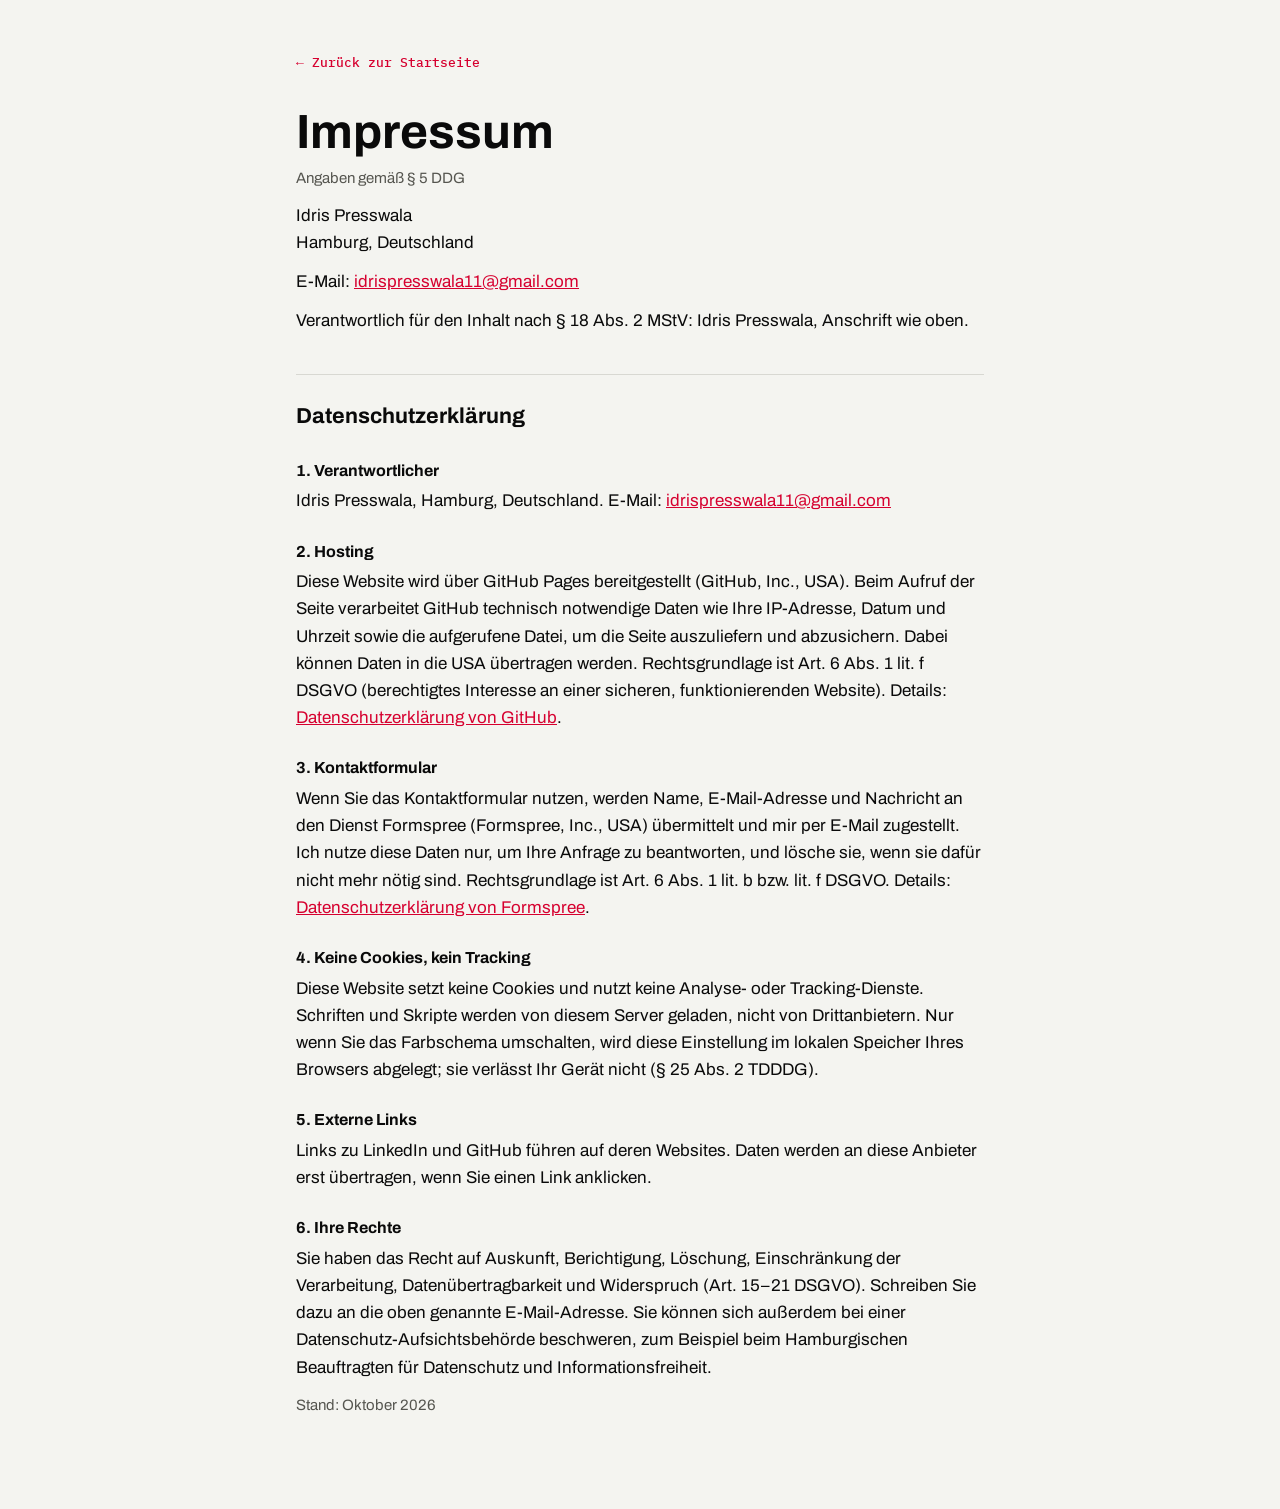
==== legal.html @ 9061559e "Add infrastructure details, legal page and fix sent panel Co-Authored-By: Claude Opus 5.5 <noreply@a" ====
<!doctype html>
<html lang="de">
<head>
<meta charset="utf-8">
<meta name="viewport" content="width=device-width, initial-scale=1, viewport-fit=cover">
<title>Impressum &amp; Datenschutz · Idris Presswala</title>
<meta name="robots" content="noindex">
<link rel="stylesheet" href="fonts/fonts.css">
<script>try{const t=localStorage.getItem('theme');if(t)document.documentElement.dataset.theme=t}catch(e){}</script>
<style>
:root{--bg:#0a0a0a;--fg:#f4f4f0;--dim:#b4b4b0;--accent:#ff3358;--line:#242424}
@media (prefers-color-scheme:light){:root:not([data-theme="dark"]){--bg:#f4f4f0;--fg:#0a0a0a;--dim:#55554f;--accent:#d6002f;--line:#d8d8d2}}
:root[data-theme="light"]{--bg:#f4f4f0;--fg:#0a0a0a;--dim:#55554f;--accent:#d6002f;--line:#d8d8d2}
*{box-sizing:border-box}
body{margin:0;background:var(--bg);color:var(--fg);font:400 17px/1.6 Archivo,system-ui,sans-serif}
main{max-width:720px;margin:0 auto;padding:48px 16px 80px}
a{color:var(--accent)}
.back{font:500 13px "IBM Plex Mono",monospace;text-decoration:none}
h1{font-size:clamp(2rem,6vw,3rem);line-height:1.05;margin:32px 0 8px}
h2{font-size:1.35rem;margin:40px 0 8px;padding-top:24px;border-top:1px solid var(--line)}
h3{font-size:1rem;margin:24px 0 4px}
p,li{margin:0 0 12px}
.dim{color:var(--dim);font-size:15px}
.todo{color:var(--accent)}
</style>
</head>
<body>
<main>
<a class="back" href="./">&larr; Zurück zur Startseite</a>

<h1 id="impressum">Impressum</h1>
<p class="dim">Angaben gemäß § 5 DDG</p>
<p>Idris Presswala<br>
<!-- Street address still missing: § 5 DDG requires a full postal address. -->
Hamburg, Deutschland</p>
<p>E-Mail: <a href="mailto:idrispresswala11@gmail.com">idrispresswala11@gmail.com</a></p>
<p>Verantwortlich für den Inhalt nach § 18 Abs. 2 MStV: Idris Presswala, Anschrift wie oben.</p>

<h2 id="datenschutz">Datenschutzerklärung</h2>

<h3>1. Verantwortlicher</h3>
<p>Idris Presswala, Hamburg, Deutschland. E-Mail: <a href="mailto:idrispresswala11@gmail.com">idrispresswala11@gmail.com</a></p>

<h3>2. Hosting</h3>
<p>Diese Website wird über GitHub Pages bereitgestellt (GitHub, Inc., USA). Beim Aufruf der Seite verarbeitet GitHub technisch notwendige Daten wie Ihre IP-Adresse, Datum und Uhrzeit sowie die aufgerufene Datei, um die Seite auszuliefern und abzusichern. Dabei können Daten in die USA übertragen werden. Rechtsgrundlage ist Art. 6 Abs. 1 lit. f DSGVO (berechtigtes Interesse an einer sicheren, funktionierenden Website). Details: <a href="https://docs.github.com/en/site-policy/privacy-policies/github-general-privacy-statement" rel="noopener">Datenschutzerklärung von GitHub</a>.</p>

<h3>3. Kontaktformular</h3>
<p>Wenn Sie das Kontaktformular nutzen, werden Name, E-Mail-Adresse und Nachricht an den Dienst Formspree (Formspree, Inc., USA) übermittelt und mir per E-Mail zugestellt. Ich nutze diese Daten nur, um Ihre Anfrage zu beantworten, und lösche sie, wenn sie dafür nicht mehr nötig sind. Rechtsgrundlage ist Art. 6 Abs. 1 lit. b bzw. lit. f DSGVO. Details: <a href="https://formspree.io/legal/privacy-policy/" rel="noopener">Datenschutzerklärung von Formspree</a>.</p>

<h3>4. Keine Cookies, kein Tracking</h3>
<p>Diese Website setzt keine Cookies und nutzt keine Analyse- oder Tracking-Dienste. Schriften und Skripte werden von diesem Server geladen, nicht von Drittanbietern. Nur wenn Sie das Farbschema umschalten, wird diese Einstellung im lokalen Speicher Ihres Browsers abgelegt; sie verlässt Ihr Gerät nicht (§ 25 Abs. 2 TDDDG).</p>

<h3>5. Externe Links</h3>
<p>Links zu LinkedIn und GitHub führen auf deren Websites. Daten werden an diese Anbieter erst übertragen, wenn Sie einen Link anklicken.</p>

<h3>6. Ihre Rechte</h3>
<p>Sie haben das Recht auf Auskunft, Berichtigung, Löschung, Einschränkung der Verarbeitung, Datenübertragbarkeit und Widerspruch (Art. 15–21 DSGVO). Schreiben Sie dazu an die oben genannte E-Mail-Adresse. Sie können sich außerdem bei einer Datenschutz-Aufsichtsbehörde beschweren, zum Beispiel beim Hamburgischen Beauftragten für Datenschutz und Informationsfreiheit.</p>

<p class="dim">Stand: Oktober 2026</p>
</main>
</body>
</html>
---- fonts/fonts.css ----
/* latin-ext */
@font-face {
  font-family: 'Archivo';
  font-style: italic;
  font-weight: 400;
  font-stretch: 100%;
  font-display: swap;
  src: url(Archivo-italic-400-latin-ext.woff2) format('woff2');
  unicode-range: U+0100-02BA, U+02BD-02C5, U+02C7-02CC, U+02CE-02D7, U+02DD-02FF, U+0304, U+0308, U+0329, U+1D00-1DBF, U+1E00-1E9F, U+1EF2-1EFF, U+2020, U+20A0-20AB, U+20AD-20C4, U+2113, U+2C60-2C7F, U+A720-A7FF;
}
/* latin */
@font-face {
  font-family: 'Archivo';
  font-style: italic;
  font-weight: 400;
  font-stretch: 100%;
  font-display: swap;
  src: url(Archivo-italic-400-latin.woff2) format('woff2');
  unicode-range: U+0000-00FF, U+0131, U+0152-0153, U+02BB-02BC, U+02C6, U+02DA, U+02DC, U+0304, U+0308, U+0329, U+2000-206F, U+20AC, U+2122, U+2191, U+2193, U+2212, U+2215, U+FEFF, U+FFFD;
}
/* latin-ext */
@font-face {
  font-family: 'Archivo';
  font-style: normal;
  font-weight: 400;
  font-stretch: 100%;
  font-display: swap;
  src: url(Archivo-normal-400-latin-ext.woff2) format('woff2');
  unicode-range: U+0100-02BA, U+02BD-02C5, U+02C7-02CC, U+02CE-02D7, U+02DD-02FF, U+0304, U+0308, U+0329, U+1D00-1DBF, U+1E00-1E9F, U+1EF2-1EFF, U+2020, U+20A0-20AB, U+20AD-20C4, U+2113, U+2C60-2C7F, U+A720-A7FF;
}
/* latin */
@font-face {
  font-family: 'Archivo';
  font-style: normal;
  font-weight: 400;
  font-stretch: 100%;
  font-display: swap;
  src: url(Archivo-normal-400-latin.woff2) format('woff2');
  unicode-range: U+0000-00FF, U+0131, U+0152-0153, U+02BB-02BC, U+02C6, U+02DA, U+02DC, U+0304, U+0308, U+0329, U+2000-206F, U+20AC, U+2122, U+2191, U+2193, U+2212, U+2215, U+FEFF, U+FFFD;
}
/* latin-ext */
@font-face {
  font-family: 'Archivo';
  font-style: normal;
  font-weight: 500;
  font-stretch: 100%;
  font-display: swap;
  src: url(Archivo-normal-400-latin-ext.woff2) format('woff2');
  unicode-range: U+0100-02BA, U+02BD-02C5, U+02C7-02CC, U+02CE-02D7, U+02DD-02FF, U+0304, U+0308, U+0329, U+1D00-1DBF, U+1E00-1E9F, U+1EF2-1EFF, U+2020, U+20A0-20AB, U+20AD-20C4, U+2113, U+2C60-2C7F, U+A720-A7FF;
}
/* latin */
@font-face {
  font-family: 'Archivo';
  font-style: normal;
  font-weight: 500;
  font-stretch: 100%;
  font-display: swap;
  src: url(Archivo-normal-400-latin.woff2) format('woff2');
  unicode-range: U+0000-00FF, U+0131, U+0152-0153, U+02BB-02BC, U+02C6, U+02DA, U+02DC, U+0304, U+0308, U+0329, U+2000-206F, U+20AC, U+2122, U+2191, U+2193, U+2212, U+2215, U+FEFF, U+FFFD;
}
/* latin-ext */
@font-face {
  font-family: 'Archivo';
  font-style: normal;
  font-weight: 600;
  font-stretch: 100%;
  font-display: swap;
  src: url(Archivo-normal-400-latin-ext.woff2) format('woff2');
  unicode-range: U+0100-02BA, U+02BD-02C5, U+02C7-02CC, U+02CE-02D7, U+02DD-02FF, U+0304, U+0308, U+0329, U+1D00-1DBF, U+1E00-1E9F, U+1EF2-1EFF, U+2020, U+20A0-20AB, U+20AD-20C4, U+2113, U+2C60-2C7F, U+A720-A7FF;
}
/* latin */
@font-face {
  font-family: 'Archivo';
  font-style: normal;
  font-weight: 600;
  font-stretch: 100%;
  font-display: swap;
  src: url(Archivo-normal-400-latin.woff2) format('woff2');
  unicode-range: U+0000-00FF, U+0131, U+0152-0153, U+02BB-02BC, U+02C6, U+02DA, U+02DC, U+0304, U+0308, U+0329, U+2000-206F, U+20AC, U+2122, U+2191, U+2193, U+2212, U+2215, U+FEFF, U+FFFD;
}
/* latin-ext */
@font-face {
  font-family: 'Archivo';
  font-style: normal;
  font-weight: 700;
  font-stretch: 100%;
  font-display: swap;
  src: url(Archivo-normal-400-latin-ext.woff2) format('woff2');
  unicode-range: U+0100-02BA, U+02BD-02C5, U+02C7-02CC, U+02CE-02D7, U+02DD-02FF, U+0304, U+0308, U+0329, U+1D00-1DBF, U+1E00-1E9F, U+1EF2-1EFF, U+2020, U+20A0-20AB, U+20AD-20C4, U+2113, U+2C60-2C7F, U+A720-A7FF;
}
/* latin */
@font-face {
  font-family: 'Archivo';
  font-style: normal;
  font-weight: 700;
  font-stretch: 100%;
  font-display: swap;
  src: url(Archivo-normal-400-latin.woff2) format('woff2');
  unicode-range: U+0000-00FF, U+0131, U+0152-0153, U+02BB-02BC, U+02C6, U+02DA, U+02DC, U+0304, U+0308, U+0329, U+2000-206F, U+20AC, U+2122, U+2191, U+2193, U+2212, U+2215, U+FEFF, U+FFFD;
}
/* latin-ext */
@font-face {
  font-family: 'IBM Plex Mono';
  font-style: normal;
  font-weight: 400;
  font-display: swap;
  src: url(IBMPlexMono-normal-400-latin-ext.woff2) format('woff2');
  unicode-range: U+0100-02BA, U+02BD-02C5, U+02C7-02CC, U+02CE-02D7, U+02DD-02FF, U+0304, U+0308, U+0329, U+1D00-1DBF, U+1E00-1E9F, U+1EF2-1EFF, U+2020, U+20A0-20AB, U+20AD-20C4, U+2113, U+2C60-2C7F, U+A720-A7FF;
}
/* latin */
@font-face {
  font-family: 'IBM Plex Mono';
  font-style: normal;
  font-weight: 400;
  font-display: swap;
  src: url(IBMPlexMono-normal-400-latin.woff2) format('woff2');
  unicode-range: U+0000-00FF, U+0131, U+0152-0153, U+02BB-02BC, U+02C6, U+02DA, U+02DC, U+0304, U+0308, U+0329, U+2000-206F, U+20AC, U+2122, U+2191, U+2193, U+2212, U+2215, U+FEFF, U+FFFD;
}
/* latin-ext */
@font-face {
  font-family: 'IBM Plex Mono';
  font-style: normal;
  font-weight: 500;
  font-display: swap;
  src: url(IBMPlexMono-normal-500-latin-ext.woff2) format('woff2');
  unicode-range: U+0100-02BA, U+02BD-02C5, U+02C7-02CC, U+02CE-02D7, U+02DD-02FF, U+0304, U+0308, U+0329, U+1D00-1DBF, U+1E00-1E9F, U+1EF2-1EFF, U+2020, U+20A0-20AB, U+20AD-20C4, U+2113, U+2C60-2C7F, U+A720-A7FF;
}
/* latin */
@font-face {
  font-family: 'IBM Plex Mono';
  font-style: normal;
  font-weight: 500;
  font-display: swap;
  src: url(IBMPlexMono-normal-500-latin.woff2) format('woff2');
  unicode-range: U+0000-00FF, U+0131, U+0152-0153, U+02BB-02BC, U+02C6, U+02DA, U+02DC, U+0304, U+0308, U+0329, U+2000-206F, U+20AC, U+2122, U+2191, U+2193, U+2212, U+2215, U+FEFF, U+FFFD;
}
/* latin-ext */
@font-face {
  font-family: 'IBM Plex Mono';
  font-style: normal;
  font-weight: 600;
  font-display: swap;
  src: url(IBMPlexMono-normal-600-latin-ext.woff2) format('woff2');
  unicode-range: U+0100-02BA, U+02BD-02C5, U+02C7-02CC, U+02CE-02D7, U+02DD-02FF, U+0304, U+0308, U+0329, U+1D00-1DBF, U+1E00-1E9F, U+1EF2-1EFF, U+2020, U+20A0-20AB, U+20AD-20C4, U+2113, U+2C60-2C7F, U+A720-A7FF;
}
/* latin */
@font-face {
  font-family: 'IBM Plex Mono';
  font-style: normal;
  font-weight: 600;
  font-display: swap;
  src: url(IBMPlexMono-normal-600-latin.woff2) format('woff2');
  unicode-range: U+0000-00FF, U+0131, U+0152-0153, U+02BB-02BC, U+02C6, U+02DA, U+02DC, U+0304, U+0308, U+0329, U+2000-206F, U+20AC, U+2122, U+2191, U+2193, U+2212, U+2215, U+FEFF, U+FFFD;
}
/* latin-ext */
@font-face {
  font-family: 'Silkscreen';
  font-style: normal;
  font-weight: 400;
  font-display: swap;
  src: url(Silkscreen-normal-400-latin-ext.woff2) format('woff2');
  unicode-range: U+0100-02BA, U+02BD-02C5, U+02C7-02CC, U+02CE-02D7, U+02DD-02FF, U+0304, U+0308, U+0329, U+1D00-1DBF, U+1E00-1E9F, U+1EF2-1EFF, U+2020, U+20A0-20AB, U+20AD-20C4, U+2113, U+2C60-2C7F, U+A720-A7FF;
}
/* latin */
@font-face {
  font-family: 'Silkscreen';
  font-style: normal;
  font-weight: 400;
  font-display: swap;
  src: url(Silkscreen-normal-400-latin.woff2) format('woff2');
  unicode-range: U+0000-00FF, U+0131, U+0152-0153, U+02BB-02BC, U+02C6, U+02DA, U+02DC, U+0304, U+0308, U+0329, U+2000-206F, U+20AC, U+2122, U+2191, U+2193, U+2212, U+2215, U+FEFF, U+FFFD;
}
/* latin-ext */
@font-face {
  font-family: 'Silkscreen';
  font-style: normal;
  font-weight: 700;
  font-display: swap;
  src: url(Silkscreen-normal-700-latin-ext.woff2) format('woff2');
  unicode-range: U+0100-02BA, U+02BD-02C5, U+02C7-02CC, U+02CE-02D7, U+02DD-02FF, U+0304, U+0308, U+0329, U+1D00-1DBF, U+1E00-1E9F, U+1EF2-1EFF, U+2020, U+20A0-20AB, U+20AD-20C4, U+2113, U+2C60-2C7F, U+A720-A7FF;
}
/* latin */
@font-face {
  font-family: 'Silkscreen';
  font-style: normal;
  font-weight: 700;
  font-display: swap;
  src: url(Silkscreen-normal-700-latin.woff2) format('woff2');
  unicode-range: U+0000-00FF, U+0131, U+0152-0153, U+02BB-02BC, U+02C6, U+02DA, U+02DC, U+0304, U+0308, U+0329, U+2000-206F, U+20AC, U+2122, U+2191, U+2193, U+2212, U+2215, U+FEFF, U+FFFD;
}
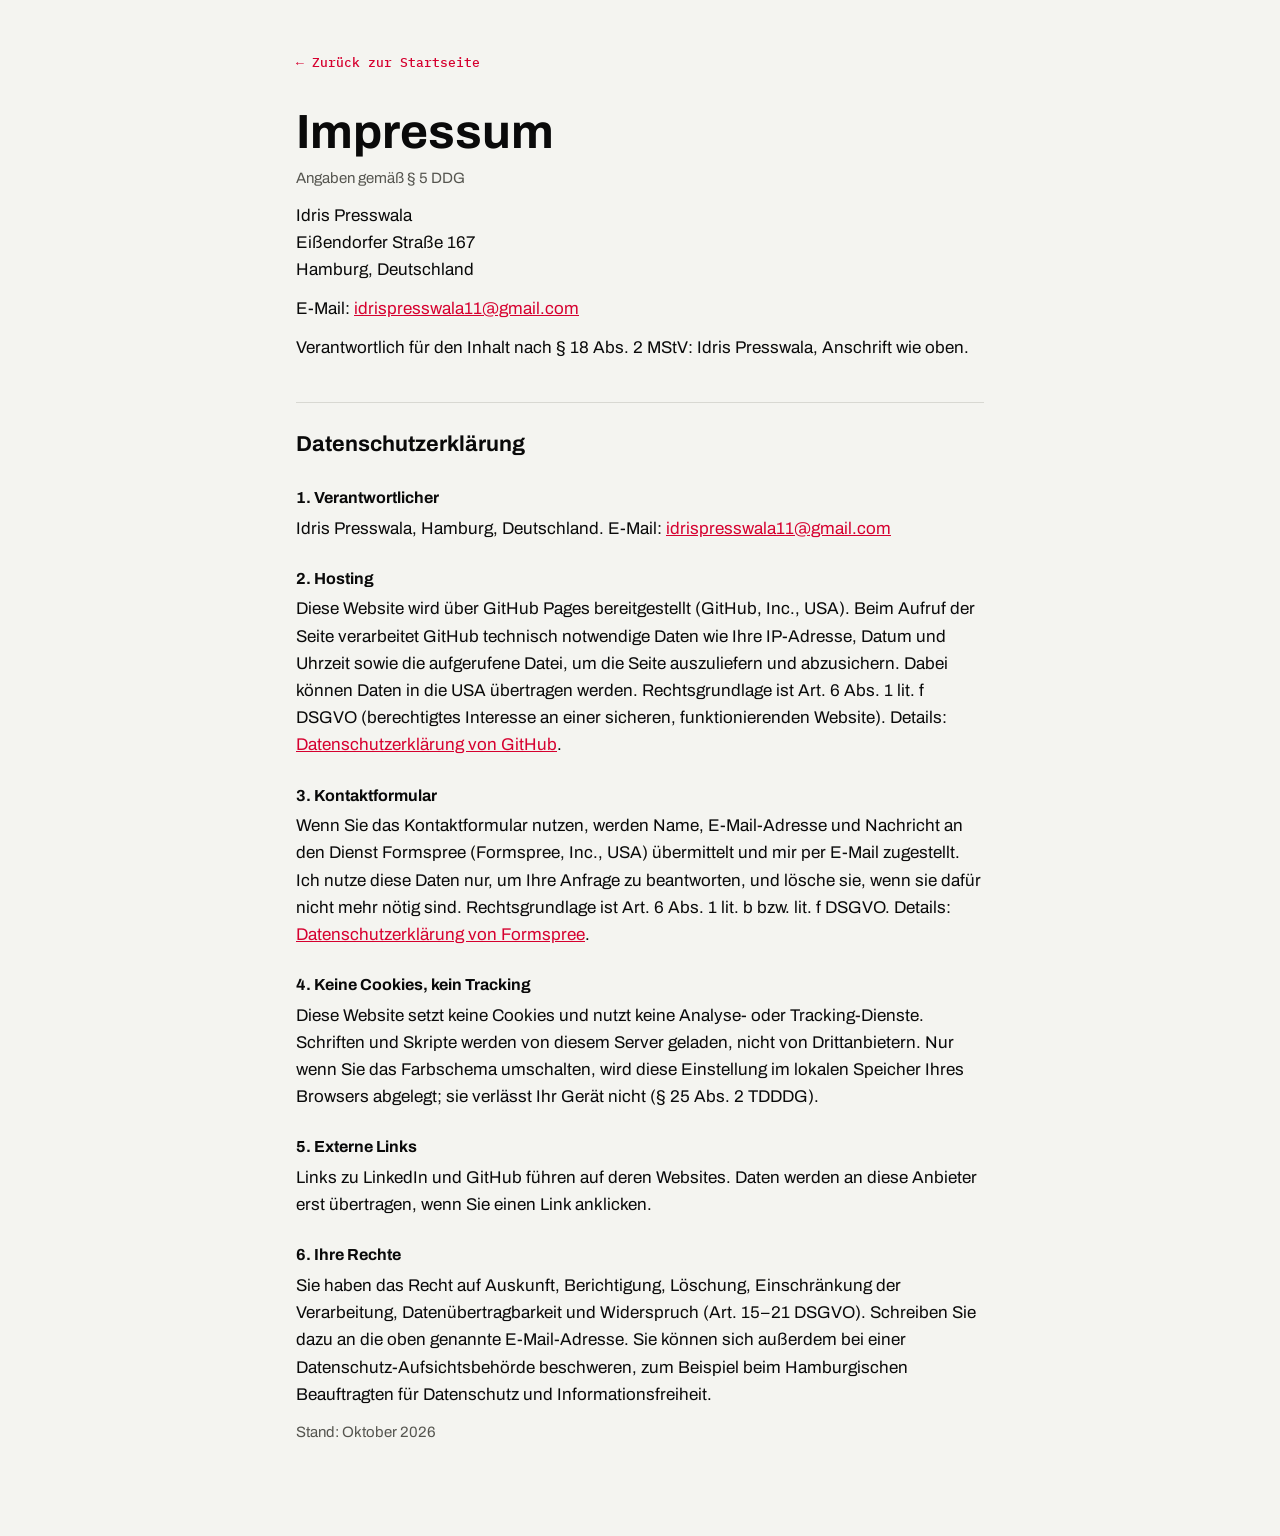
==== commit 237aeff7: "Add CV details: trainee role, university projects, courses; Impressum address Co-Authored-By: Claude" ====
--- a/legal.html
+++ b/legal.html
@@ -5,6 +5,7 @@
 <meta name="viewport" content="width=device-width, initial-scale=1, viewport-fit=cover">
 <title>Impressum &amp; Datenschutz · Idris Presswala</title>
 <meta name="robots" content="noindex">
+<link rel="icon" href="data:image/svg+xml,%3Csvg xmlns='http://www.w3.org/2000/svg' viewBox='0 0 8 8' shape-rendering='crispEdges'%3E%3Crect width='8' height='8' fill='%230a0a0a'/%3E%3Cpath fill='%23f4f4f0' d='M2 1h2v6H2z'/%3E%3Cpath fill='%23ff3358' d='M5 5h2v2H5z'/%3E%3C/svg%3E">
 <link rel="stylesheet" href="fonts/fonts.css">
 <script>try{const t=localStorage.getItem('theme');if(t)document.documentElement.dataset.theme=t}catch(e){}</script>
 <style>
@@ -31,7 +32,8 @@
 <h1 id="impressum">Impressum</h1>
 <p class="dim">Angaben gemäß § 5 DDG</p>
 <p>Idris Presswala<br>
-<!-- Street address still missing: § 5 DDG requires a full postal address. -->
+Eißendorfer Straße 167<br>
+<!-- Postal code still missing: add it before "Hamburg". -->
 Hamburg, Deutschland</p>
 <p>E-Mail: <a href="mailto:idrispresswala11@gmail.com">idrispresswala11@gmail.com</a></p>
 <p>Verantwortlich für den Inhalt nach § 18 Abs. 2 MStV: Idris Presswala, Anschrift wie oben.</p>
